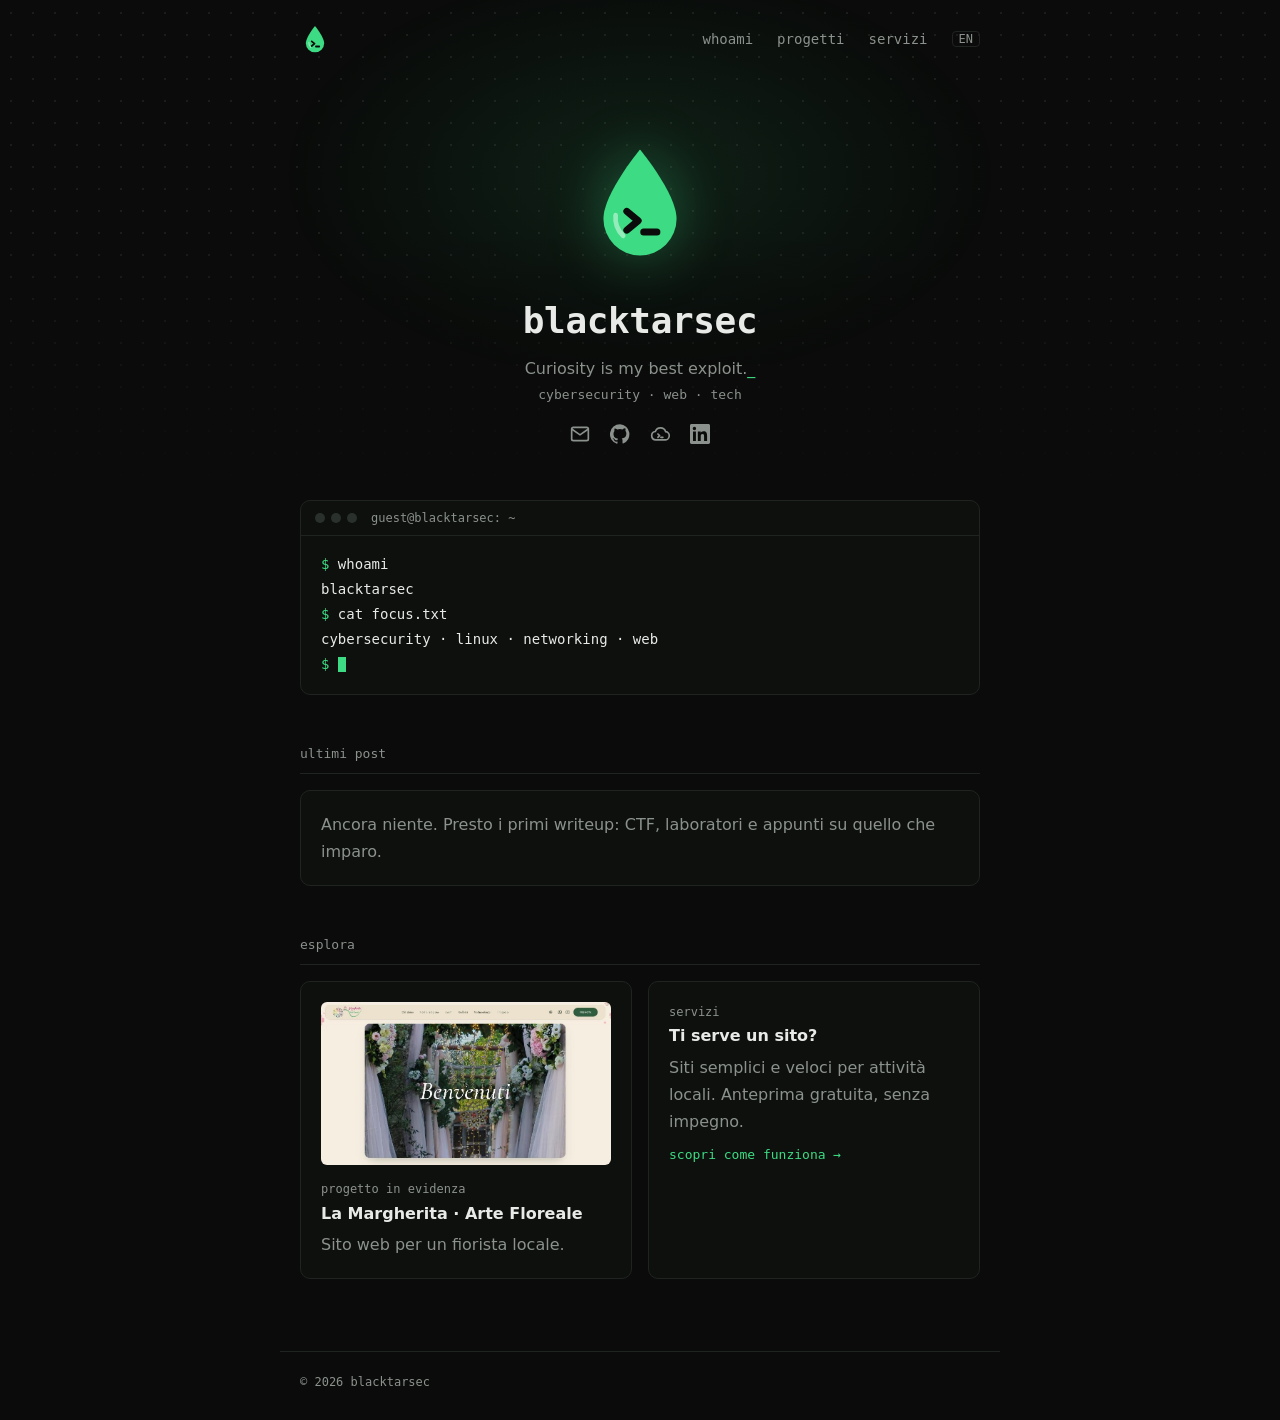
==== it/index.html @ de84eee8 "Add Italian version with EN/IT switch Pages under /it/ mirror the English ones; hreflang links conne" ====
<!doctype html>
<html lang="it">
<head>
<meta charset="utf-8">
<meta name="viewport" content="width=device-width, initial-scale=1">
<title>blacktarsec</title>
<meta name="description" content="blacktarsec: cybersecurity, web e tecnologia. Writeup, progetti e siti web per attività locali.">
<link rel="icon" href="/img/logo.svg" type="image/svg+xml">
<link rel="alternate" hreflang="en" href="https://blacktarsec.github.io/">
<link rel="alternate" hreflang="it" href="https://blacktarsec.github.io/it/">
<link rel="stylesheet" href="/style.css">
</head>
<body>
<header class="nav">
  <a class="brand" href="/it/" aria-label="blacktarsec home"><img src="/img/logo.svg" width="30" height="30" alt=""></a>
  <nav>
    <a href="/it/whoami/">whoami</a>
    <a href="/it/projects/">progetti</a>
    <a href="/it/services/">servizi</a>
    <a class="lang" href="/" hreflang="en" lang="en">EN</a>
  </nav>
</header>

<main>
  <section class="hero">
    <img class="avatar" src="/img/logo.svg" width="120" height="120" alt="blacktarsec logo">
    <h1>blacktarsec</h1>
    <p class="motto">Curiosity is my best exploit.</p>
    <p class="tagline">cybersecurity · web · tech</p>
    <ul class="social">
      <li><a href="mailto:bl4ck74rs3c@gmail.com" aria-label="Email"><svg viewBox="0 0 24 24" fill="none" stroke="currentColor" stroke-width="2"><rect x="2" y="4" width="20" height="16" rx="2"/><path d="m2 6 10 7 10-7"/></svg></a></li>
      <li><a href="https://github.com/blacktarsec" aria-label="GitHub" target="_blank" rel="noopener"><svg viewBox="0 0 24 24" fill="currentColor"><path d="M12 .3a12 12 0 0 0-3.8 23.4c.6.1.8-.3.8-.6v-2c-3.3.7-4-1.6-4-1.6-.6-1.4-1.4-1.8-1.4-1.8-1-.7.1-.7.1-.7 1.2.1 1.8 1.2 1.8 1.2 1 1.8 2.8 1.3 3.5 1 0-.8.4-1.3.7-1.6-2.7-.3-5.5-1.3-5.5-5.9 0-1.3.5-2.4 1.2-3.2 0-.3-.5-1.5.2-3.2 0 0 1-.3 3.3 1.2a11.5 11.5 0 0 1 6 0C17.3 4.7 18.3 5 18.3 5c.7 1.7.2 2.9.1 3.2.8.8 1.2 1.9 1.2 3.2 0 4.6-2.8 5.6-5.5 5.9.5.4.9 1.1.9 2.2v3.3c0 .3.1.7.8.6A12 12 0 0 0 12 .3"/></svg></a></li>
      <li><a href="https://tryhackme.com/p/Bl4ck74rs3c" aria-label="TryHackMe" target="_blank" rel="noopener"><svg viewBox="0 0 24 24" fill="none" stroke="currentColor" stroke-width="2" stroke-linejoin="round"><path d="M7 19a5 5 0 0 1-.6-9.96A6.5 6.5 0 0 1 18.8 9.2 4.9 4.9 0 0 1 17.5 19H7z"/><path d="m9.5 12 2 2-2 2M13 16h2.5" stroke-linecap="round"/></svg></a></li>
      <li><a href="https://www.linkedin.com/in/blacktarsec/" aria-label="LinkedIn" target="_blank" rel="noopener"><svg viewBox="0 0 24 24" fill="currentColor"><path d="M20.4 20.5h-3.5v-5.6c0-1.3 0-3-1.9-3s-2.1 1.4-2.1 2.9v5.7H9.4V9h3.4v1.6c.5-.9 1.6-1.9 3.4-1.9 3.6 0 4.3 2.4 4.3 5.5v6.3zM5.3 7.4a2 2 0 1 1 0-4.1 2 2 0 0 1 0 4.1zm1.8 13.1H3.6V9h3.5v11.5zM22.2 0H1.8C.8 0 0 .8 0 1.7v20.6c0 .9.8 1.7 1.8 1.7h20.4c1 0 1.8-.8 1.8-1.7V1.7C24 .8 23.2 0 22.2 0z"/></svg></a></li>
    </ul>
  </section>

  <div class="term">
    <div class="term-bar" aria-hidden="true"><i></i><i></i><i></i><span>guest@blacktarsec: ~</span></div>
<pre><span class="ps1">$</span> whoami
blacktarsec
<span class="ps1">$</span> cat focus.txt
cybersecurity · linux · networking · web
<span class="ps1">$</span> <span class="cursor"></span></pre>
  </div>

  <h2 class="label">ultimi post</h2>
  <div class="card">
    <p class="muted">Ancora niente. Presto i primi writeup: CTF, laboratori e appunti su quello che imparo.</p>
  </div>

  <h2 class="label">esplora</h2>
  <div class="grid">
    <a class="card" href="/it/projects/">
      <img src="/img/lamargherita.jpg" alt="Home page del sito La Margherita" loading="lazy">
      <p class="tags">progetto in evidenza</p>
      <h3>La Margherita · Arte Floreale</h3>
      <p class="muted">Sito web per un fiorista locale.</p>
    </a>
    <a class="card" href="/it/services/">
      <p class="tags">servizi</p>
      <h3>Ti serve un sito?</h3>
      <p class="muted">Siti semplici e veloci per attività locali. Anteprima gratuita, senza impegno.</p>
      <span class="more">scopri come funziona →</span>
    </a>
  </div>
</main>

<footer>© 2026 blacktarsec</footer>
</body>
</html>
---- style.css ----
:root {
  --bg: #0a0b0a;
  --text: #e8eae8;
  --muted: #8b918c;
  --line: #1f2420;
  --accent: #3ddc84;
  --mono: ui-monospace, "JetBrains Mono", "DejaVu Sans Mono", monospace;
  color-scheme: dark;
}

* { box-sizing: border-box; }

body {
  display: flex;
  flex-direction: column;
  min-height: 100vh;
  margin: 0;
  background: var(--bg);
  color: var(--text);
  font: 16px/1.7 system-ui, -apple-system, "Segoe UI", Roboto, sans-serif;
}

a { color: inherit; text-decoration-color: var(--muted); text-underline-offset: 3px; }
a:hover, a:focus-visible { color: var(--accent); }
a:focus-visible { outline: 1px dashed var(--accent); outline-offset: 3px; }

.nav, main, footer { width: 100%; max-width: 720px; margin: 0 auto; padding-left: 20px; padding-right: 20px; }

.nav {
  display: flex;
  justify-content: space-between;
  align-items: center;
  padding-top: 24px;
  padding-bottom: 24px;
  font: 14px var(--mono);
}
.brand { display: flex; align-items: center; gap: 10px; font-weight: 600; text-decoration: none; }
.brand img { display: block; }
.nav nav { display: flex; gap: 24px; }
.nav nav a { color: var(--muted); text-decoration: none; }
.nav nav a:hover, .nav nav a[aria-current] { color: var(--text); }

main { flex: 1; padding-bottom: 72px; }

h1, h2, .label, .tags, footer { font-family: var(--mono); }
p { margin: 0 0 14px; }
.muted { color: var(--muted); }

/* home */
.hero { padding: 64px 0 56px; text-align: center; }
.avatar { display: inline-block; }
.hero h1 { margin: 20px 0 4px; font-size: clamp(28px, 5vw, 36px); letter-spacing: -.01em; }
.motto { margin: 0 0 4px; color: var(--muted); }
.motto::after { content: "_"; color: var(--accent); animation: blink 1s steps(1) infinite; }
.hero .tagline { margin-bottom: 22px; font: 13px var(--mono); color: var(--muted); }
@keyframes blink { 50% { opacity: 0; } }

.social { display: flex; justify-content: center; gap: 20px; margin: 0; padding: 0; list-style: none; }
.social a { display: block; color: var(--muted); }
.social a:hover, .social a:focus-visible { color: var(--text); }
.social svg { display: block; width: 20px; height: 20px; }

/* sub pages */
.page { margin: 40px 0 28px; font-size: 28px; }
.label {
  margin: 48px 0 16px;
  padding-bottom: 8px;
  border-bottom: 1px solid var(--line);
  font-size: 13px;
  font-weight: 400;
  color: var(--muted);
}


.skills { display: grid; grid-template-columns: 90px 1fr; gap: 8px 20px; margin: 0; }
.skills dt { font: 14px/1.9 var(--mono); color: var(--muted); }
.skills dd { margin: 0; }

.tags { margin: 0 0 4px; font-size: 12px; color: var(--muted); }

.btn {
  display: inline-block;
  margin-top: 8px;
  padding: 10px 18px;
  border: 1px solid var(--muted);
  border-radius: 6px;
  font: 14px var(--mono);
  text-decoration: none;
}
.btn:hover, .btn:focus-visible { border-color: var(--accent); }

/* hero background: soft glow + dot grid, fading out */
body { overflow-x: clip; }
.hero { position: relative; }
.hero::before {
  content: "";
  position: absolute;
  top: -120px;
  bottom: 0;
  left: 50%;
  width: 100vw;
  transform: translateX(-50%);
  z-index: -1;
  background:
    radial-gradient(ellipse 40% 55% at 50% 40%, rgba(61, 220, 132, .10), transparent 70%),
    radial-gradient(circle, rgba(232, 234, 232, .08) 1px, transparent 1px) 0 0 / 22px 22px;
  -webkit-mask-image: linear-gradient(#000 50%, transparent);
  mask-image: linear-gradient(#000 50%, transparent);
}
.avatar { filter: drop-shadow(0 0 28px rgba(61, 220, 132, .35)); }

/* terminal card */
.term { border: 1px solid var(--line); border-radius: 10px; background: #0e100e; overflow: hidden; }
.term-bar { display: flex; align-items: center; gap: 6px; padding: 10px 14px; border-bottom: 1px solid var(--line); font: 12px var(--mono); color: var(--muted); }
.term-bar i { width: 10px; height: 10px; border-radius: 50%; background: #2a302b; }
.term-bar span { margin-left: 8px; }
.term pre { margin: 0; padding: 16px 20px; font: 14px/1.8 var(--mono); white-space: pre-wrap; }
.ps1 { color: var(--accent); }
.cursor { display: inline-block; width: .6em; height: 1.1em; vertical-align: text-bottom; background: var(--accent); animation: blink 1s steps(1) infinite; }

/* cards */
.card {
  display: block;
  padding: 20px;
  border: 1px solid var(--line);
  border-radius: 10px;
  background: #0e100e;
  text-decoration: none;
  transition: border-color .2s;
}
a.card:hover, a.card:focus-visible { color: inherit; border-color: var(--accent); }
.card img { display: block; width: 100%; aspect-ratio: 16 / 9; margin-bottom: 14px; border-radius: 6px; object-fit: cover; object-position: top; }
.card h3 { margin: 0 0 4px; font-size: 16px; }
.card p { margin: 0; }
.card .muted + .more { margin-top: 12px; }
.more { display: block; font: 13px var(--mono); color: var(--accent); }
.grid { display: grid; grid-template-columns: repeat(auto-fit, minmax(240px, 1fr)); gap: 16px; }
.steps { counter-reset: step; }
.steps .card::before { counter-increment: step; content: "0" counter(step); display: block; margin-bottom: 8px; font: 13px var(--mono); color: var(--accent); }

.chip { display: inline-block; margin: 0 6px 6px 0; padding: 1px 10px; border: 1px solid var(--line); border-radius: 999px; font: 13px/1.8 var(--mono); }

footer { padding-top: 20px; padding-bottom: 28px; border-top: 1px solid var(--line); font-size: 12px; color: var(--muted); }

@media (max-width: 560px) {
  .nav nav { gap: 16px; }
  .hero { padding-top: 40px; }
}

@media (prefers-reduced-motion: reduce) {
  .motto::after, .cursor { animation: none; }
  .card { transition: none; }
}

.lang { padding: 0 6px; border: 1px solid var(--line); border-radius: 4px; font-size: 12px; }
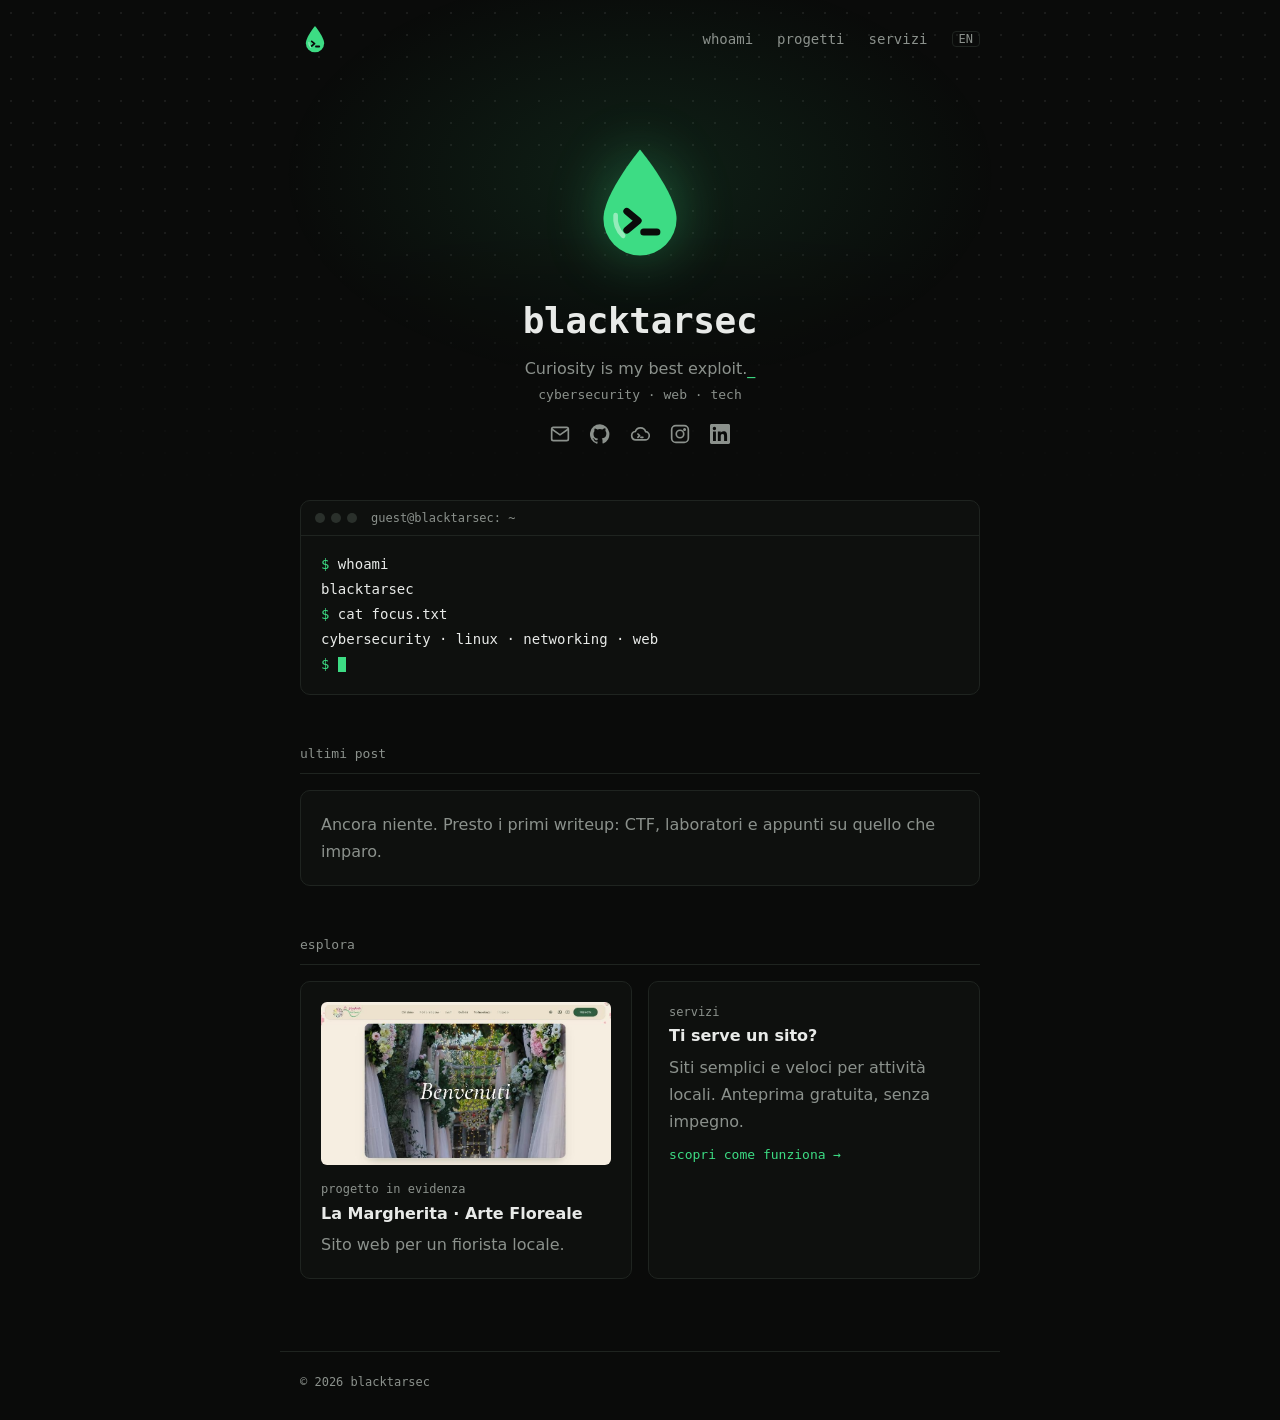
==== commit 6559e55e: "Add Instagram link Co-Authored-By: Claude Opus 5.5 <noreply@anthropic.com> Claude-Session: https://c" ====
--- a/it/index.html
+++ b/it/index.html
@@ -31,6 +31,7 @@
       <li><a href="mailto:bl4ck74rs3c@gmail.com" aria-label="Email"><svg viewBox="0 0 24 24" fill="none" stroke="currentColor" stroke-width="2"><rect x="2" y="4" width="20" height="16" rx="2"/><path d="m2 6 10 7 10-7"/></svg></a></li>
       <li><a href="https://github.com/blacktarsec" aria-label="GitHub" target="_blank" rel="noopener"><svg viewBox="0 0 24 24" fill="currentColor"><path d="M12 .3a12 12 0 0 0-3.8 23.4c.6.1.8-.3.8-.6v-2c-3.3.7-4-1.6-4-1.6-.6-1.4-1.4-1.8-1.4-1.8-1-.7.1-.7.1-.7 1.2.1 1.8 1.2 1.8 1.2 1 1.8 2.8 1.3 3.5 1 0-.8.4-1.3.7-1.6-2.7-.3-5.5-1.3-5.5-5.9 0-1.3.5-2.4 1.2-3.2 0-.3-.5-1.5.2-3.2 0 0 1-.3 3.3 1.2a11.5 11.5 0 0 1 6 0C17.3 4.7 18.3 5 18.3 5c.7 1.7.2 2.9.1 3.2.8.8 1.2 1.9 1.2 3.2 0 4.6-2.8 5.6-5.5 5.9.5.4.9 1.1.9 2.2v3.3c0 .3.1.7.8.6A12 12 0 0 0 12 .3"/></svg></a></li>
       <li><a href="https://tryhackme.com/p/Bl4ck74rs3c" aria-label="TryHackMe" target="_blank" rel="noopener"><svg viewBox="0 0 24 24" fill="none" stroke="currentColor" stroke-width="2" stroke-linejoin="round"><path d="M7 19a5 5 0 0 1-.6-9.96A6.5 6.5 0 0 1 18.8 9.2 4.9 4.9 0 0 1 17.5 19H7z"/><path d="m9.5 12 2 2-2 2M13 16h2.5" stroke-linecap="round"/></svg></a></li>
+      <li><a href="https://www.instagram.com/aalessandrodimaa/" aria-label="Instagram" target="_blank" rel="noopener"><svg viewBox="0 0 24 24" fill="none" stroke="currentColor" stroke-width="2"><rect x="2" y="2" width="20" height="20" rx="5"/><circle cx="12" cy="12" r="4.5"/><circle cx="17.5" cy="6.5" r=".8" fill="currentColor"/></svg></a></li>
       <li><a href="https://www.linkedin.com/in/blacktarsec/" aria-label="LinkedIn" target="_blank" rel="noopener"><svg viewBox="0 0 24 24" fill="currentColor"><path d="M20.4 20.5h-3.5v-5.6c0-1.3 0-3-1.9-3s-2.1 1.4-2.1 2.9v5.7H9.4V9h3.4v1.6c.5-.9 1.6-1.9 3.4-1.9 3.6 0 4.3 2.4 4.3 5.5v6.3zM5.3 7.4a2 2 0 1 1 0-4.1 2 2 0 0 1 0 4.1zm1.8 13.1H3.6V9h3.5v11.5zM22.2 0H1.8C.8 0 0 .8 0 1.7v20.6c0 .9.8 1.7 1.8 1.7h20.4c1 0 1.8-.8 1.8-1.7V1.7C24 .8 23.2 0 22.2 0z"/></svg></a></li>
     </ul>
   </section>
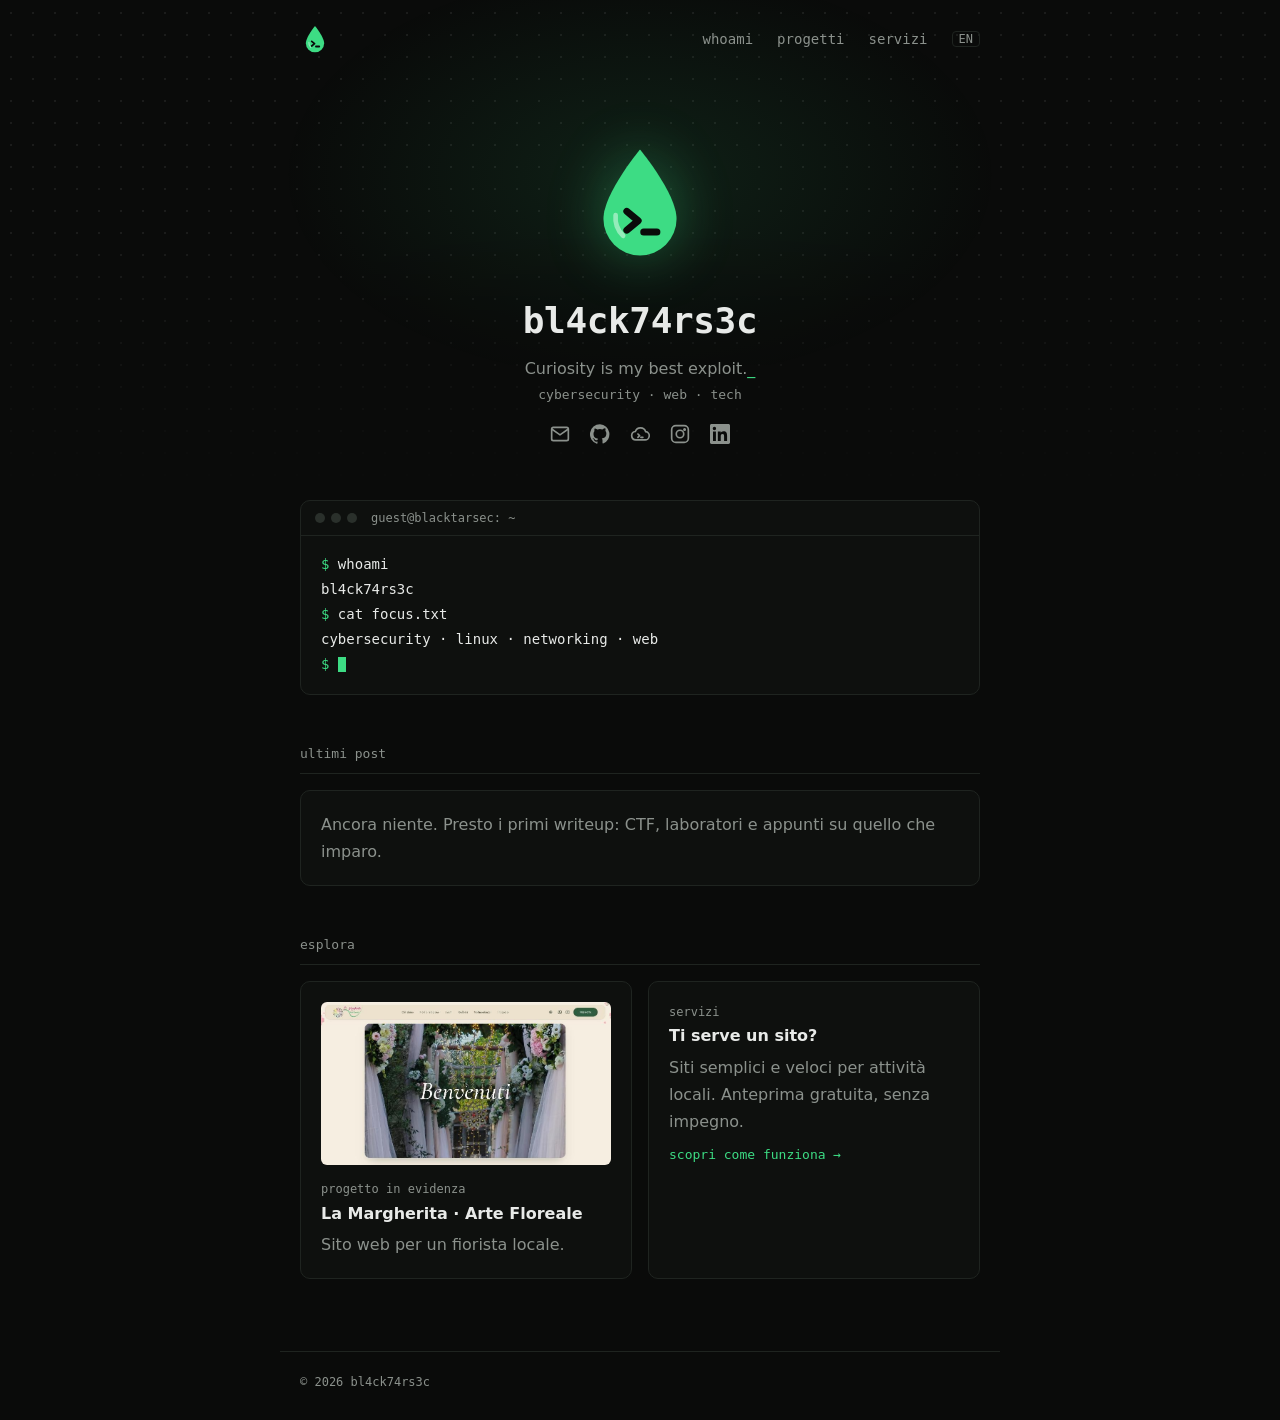
==== commit 81769e50: "Show the handle as bl4ck74rs3c Title, footer, whoami text and terminal use the leet handle; the addr" ====
--- a/it/index.html
+++ b/it/index.html
@@ -3,8 +3,8 @@
 <head>
 <meta charset="utf-8">
 <meta name="viewport" content="width=device-width, initial-scale=1">
-<title>blacktarsec</title>
-<meta name="description" content="blacktarsec: cybersecurity, web e tecnologia. Writeup, progetti e siti web per attività locali.">
+<title>bl4ck74rs3c · blacktarsec</title>
+<meta name="description" content="bl4ck74rs3c (blacktarsec): cybersecurity, web e tecnologia. Writeup, progetti e siti web per attività locali.">
 <link rel="icon" href="/img/logo.svg" type="image/svg+xml">
 <link rel="alternate" hreflang="en" href="https://blacktarsec.github.io/">
 <link rel="alternate" hreflang="it" href="https://blacktarsec.github.io/it/">
@@ -24,7 +24,7 @@
 <main>
   <section class="hero">
     <img class="avatar" src="/img/logo.svg" width="120" height="120" alt="blacktarsec logo">
-    <h1>blacktarsec</h1>
+    <h1>bl4ck74rs3c</h1>
     <p class="motto">Curiosity is my best exploit.</p>
     <p class="tagline">cybersecurity · web · tech</p>
     <ul class="social">
@@ -39,7 +39,7 @@
   <div class="term">
     <div class="term-bar" aria-hidden="true"><i></i><i></i><i></i><span>guest@blacktarsec: ~</span></div>
 <pre><span class="ps1">$</span> whoami
-blacktarsec
+bl4ck74rs3c
 <span class="ps1">$</span> cat focus.txt
 cybersecurity · linux · networking · web
 <span class="ps1">$</span> <span class="cursor"></span></pre>
@@ -67,6 +67,6 @@
   </div>
 </main>
 
-<footer>© 2026 blacktarsec</footer>
+<footer>© 2026 bl4ck74rs3c</footer>
 </body>
 </html>
